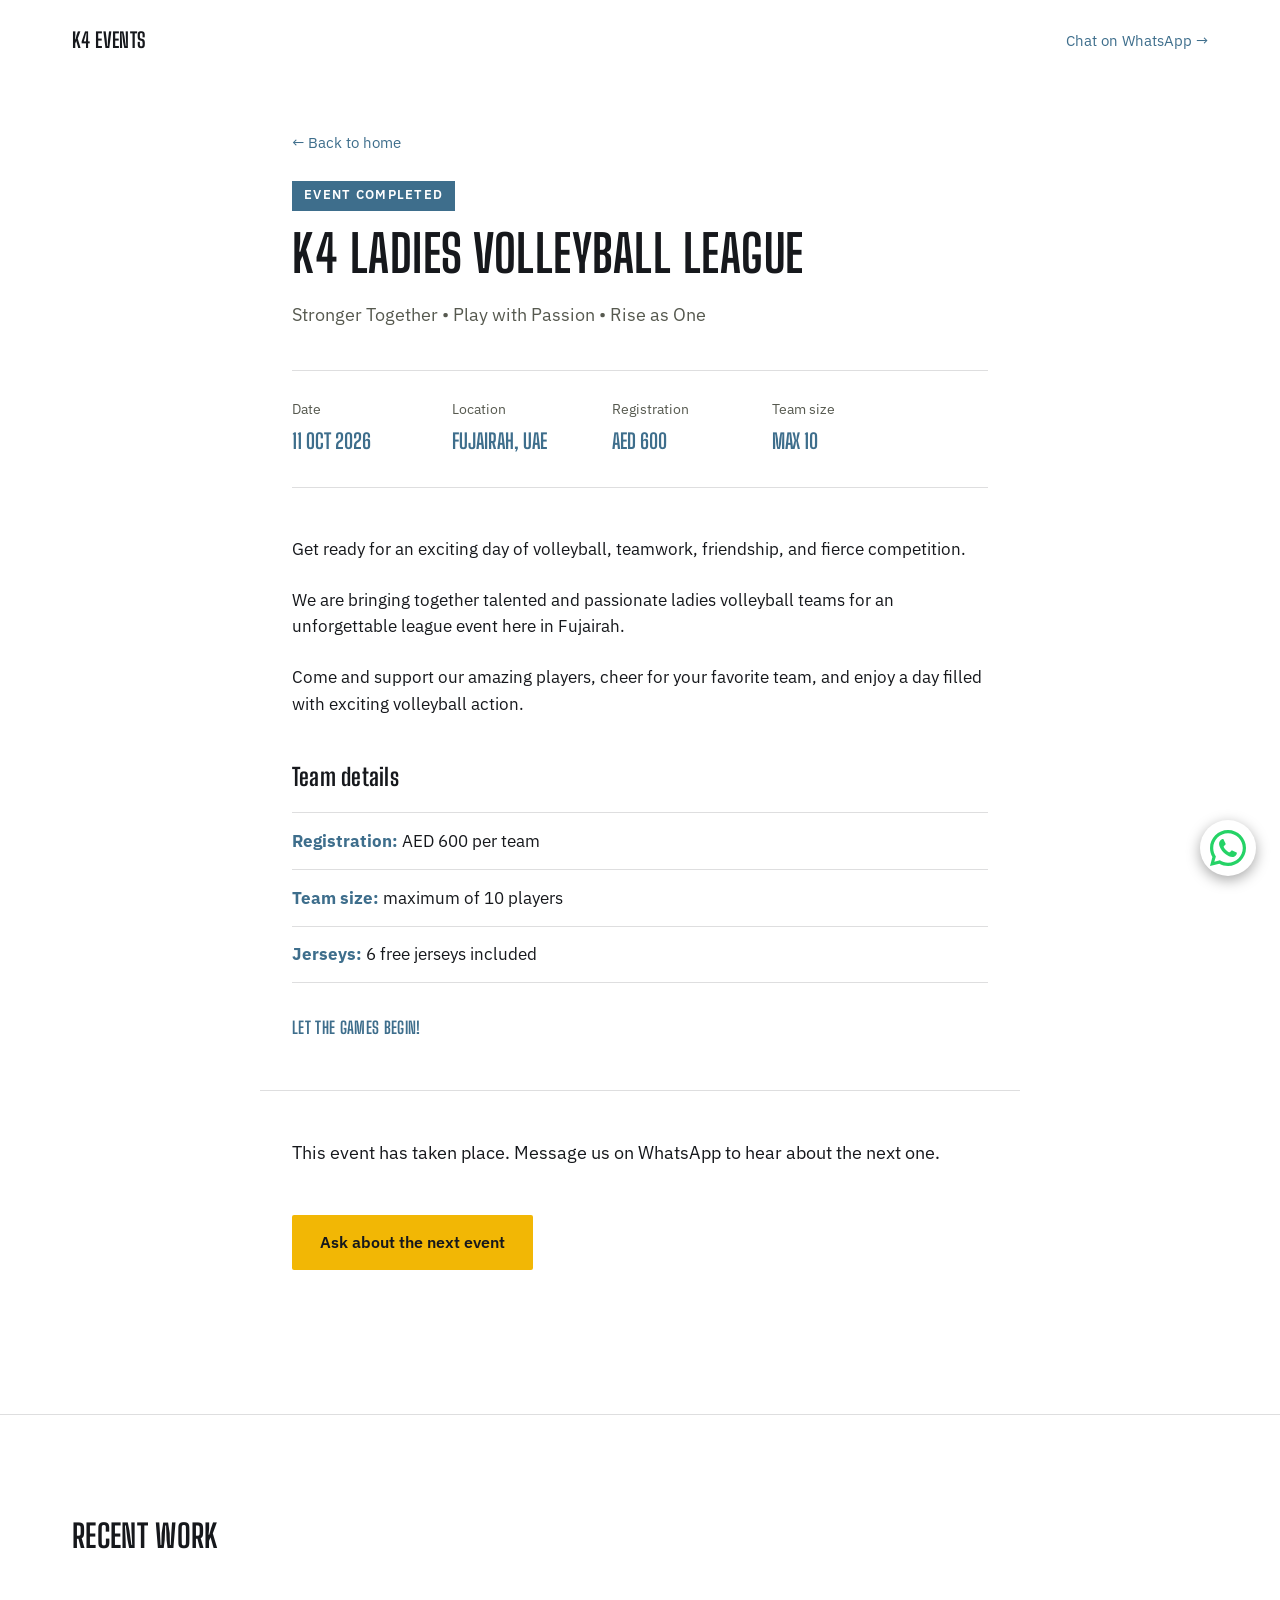
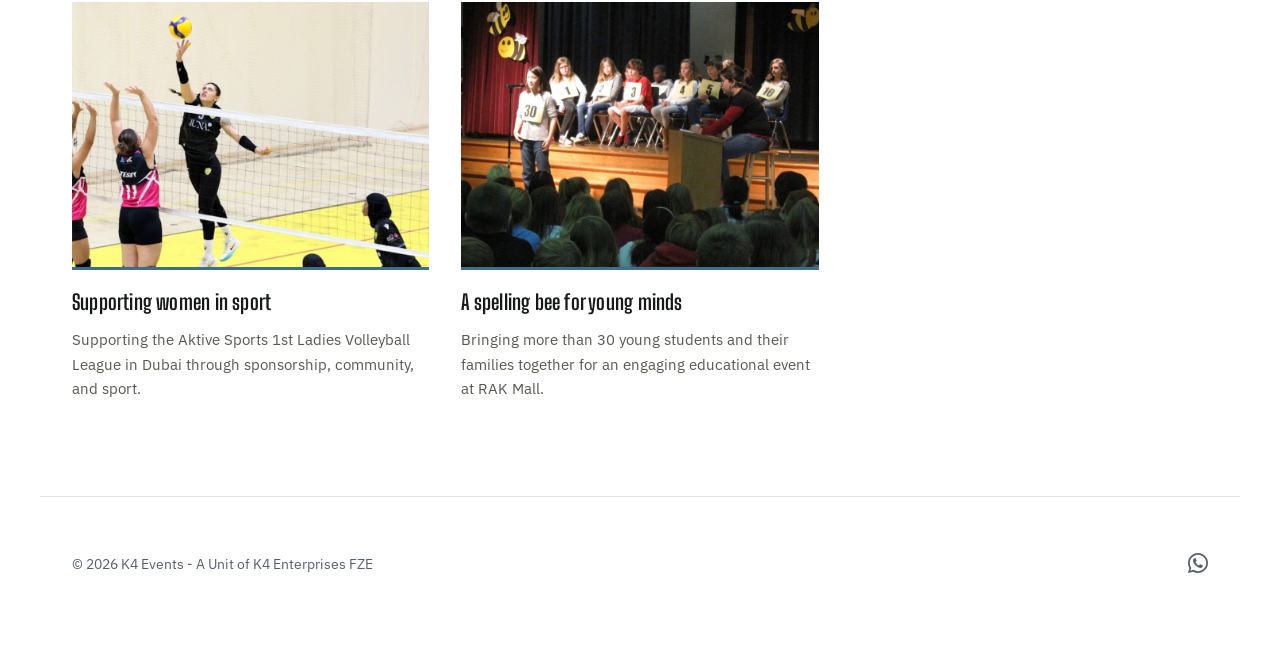
==== upcoming-events/girls-volleyball-oct-11.html @ ef74cffe "Rename girls-volleyball-oct-11 to girls-volleyball-oct-11.html" ====
<!DOCTYPE html>
<html lang="en">
<head>
<meta charset="UTF-8">
<meta name="viewport" content="width=device-width, initial-scale=1.0">
<title>K4 Ladies Volleyball League — Fujairah, 11 October 2026 | K4 Events</title>
<meta name="description" content="K4 Ladies Volleyball League, Fujairah, UAE, 11 October 2026. Stronger Together, Play with Passion, Rise as One.">
<meta property="og:title" content="K4 Ladies Volleyball League — Fujairah, 11 October 2026">
<meta property="og:description" content="A day of volleyball, teamwork, friendship, and fierce competition in Fujairah, UAE.">
<meta property="og:type" content="website">
<link rel="preconnect" href="https://fonts.googleapis.com">
<link rel="preconnect" href="https://fonts.gstatic.com" crossorigin>
<link href="https://fonts.googleapis.com/css2?family=Big+Shoulders+Display:wght@600;700;800&family=IBM+Plex+Sans:wght@400;500;600&display=swap" rel="stylesheet">
<link rel="stylesheet" href="../styles.css">
<script type="application/ld+json">
{
  "@context": "https://schema.org",
  "@type": "SportsEvent",
  "name": "K4 Ladies Volleyball League",
  "startDate": "2026-10-11",
  "eventAttendanceMode": "https://schema.org/OfflineEventAttendanceMode",
  "location": {
    "@type": "Place",
    "name": "Fujairah, UAE",
    "address": { "@type": "PostalAddress", "addressLocality": "Fujairah", "addressCountry": "AE" }
  },
  "organizer": { "@type": "Organization", "name": "K4 Events" },
  "offers": { "@type": "Offer", "price": "600", "priceCurrency": "AED" }
}
</script>
</head>
<body>

<header class="site-header">
  <a class="wordmark" href="../index.html">K4 Events</a>
  <a class="nav-cta" href="https://wa.me/+971569882976" target="_blank" rel="noopener">Chat on WhatsApp &rarr;</a>
</header>

<main class="article-main">
  <article data-event-end="2026-10-12T00:00:00+04:00">

    <div class="article-head">
      <p class="article-back"><a href="../index.html#upcoming">&larr; Back to home</a></p>
      <p class="event-badge" id="event-completed-badge" hidden>Event completed</p>
      <h1>K4 Ladies Volleyball League</h1>
      <p class="article-intro">Stronger Together &bull; Play with Passion &bull; Rise as One</p>

      <dl class="case-meta">
        <div><dt>Date</dt><dd>11 Oct 2026</dd></div>
        <div><dt>Location</dt><dd>Fujairah, UAE</dd></div>
        <div><dt>Registration</dt><dd>AED 600</dd></div>
        <div><dt>Team size</dt><dd>Max 10</dd></div>
      </dl>
    </div>

    <div class="article-body">
      <!-- Save your image as assets/image/k4-ladies-volleyball-league.jpg (any shape; it is shown in full, not cropped). If the file is missing, it is simply left out. -->
      <img class="article-image" src="../assets/image/girls-volleyball-oct-11-banner.jpg" alt="K4 Ladies Volleyball League - Oct 11, 2026"
           onerror="this.remove();" style="margin-top:0">

      <p>Get ready for an exciting day of volleyball, teamwork, friendship, and fierce competition.</p>
      <p>We are bringing together talented and passionate ladies volleyball teams for an unforgettable league event here in Fujairah.</p>
      <p>Come and support our amazing players, cheer for your favorite team, and enjoy a day filled with exciting volleyball action.</p>

      <h2>Team details</h2>
      <ul class="event-facts">
        <li><strong>Registration:</strong> AED 600 per team</li>
        <li><strong>Team size:</strong> maximum of 10 players</li>
        <li><strong>Jerseys:</strong> 6 free jerseys included</li>
      </ul>

      <p class="event-motto">Let the games begin!</p>
    </div>

    <div class="article-cta">
      <div data-cta="open" id="cta-open">
        <p>Want to register a team or have a question? Message us on WhatsApp and we'll help you get started. See you on October 11 in Fujairah!</p>
        <a class="btn" href="https://wa.me/+971569882976?text=Hi%2C%20I%27d%20like%20to%20register%20a%20team%20for%20the%20K4%20Ladies%20Volleyball%20League" target="_blank" rel="noopener">Register on WhatsApp</a>
      </div>
      <div data-cta="done" id="cta-done" hidden>
        <p>This event has taken place. Message us on WhatsApp to hear about the next one.</p>
        <a class="btn" href="https://wa.me/+971569882976?text=Hi%2C%20I%27d%20like%20to%20hear%20about%20your%20next%20event" target="_blank" rel="noopener">Ask about the next event</a>
      </div>
    </div>

  </article>

  <!-- Filled automatically from the "Recent work" cards on the homepage. Stays hidden if they can't be loaded. -->
  <section class="case-studies more-work" id="recent-work" hidden>
    <h2>Recent work</h2>
    <div class="case-grid" id="recent-work-grid"></div>
  </section>
</main>

<footer class="site-footer">
  <p>&copy; 2026 K4 Events - A Unit of K4 Enterprises FZE</p>
  <nav class="footer-links">
    <a href="https://www.facebook.com/k4enterprise" target="_blank" rel="noopener" aria-label="Facebook">
      <span class="footer-icon" style="--icon: url('../assets/icons/facebook.svg')"></span>
    </a>
    <a href="https://wa.me/+971569882976" target="_blank" rel="noopener" aria-label="WhatsApp">
      <span class="footer-icon" style="--icon: url('../assets/icons/whatsapp.svg')"></span>
    </a>
  </nav>
</footer>

<a class="whatsapp-float" href="https://wa.me/+971569882976?text=Hi%2C%20I%27d%20like%20to%20ask%20about%20an%20event" target="_blank" rel="noopener" aria-label="Chat on WhatsApp">
  <img src="../assets/icons/whatsapp.svg" alt="" width="30" height="30">
</a>

<script>
  // 1. After the event date: show "Event completed" and swap the call to action
  (function () {
    var end = new Date(document.querySelector('article').getAttribute('data-event-end'));
    if (new Date() >= end) {
      document.getElementById('event-completed-badge').hidden = false;
      document.getElementById('cta-open').hidden = true;
      document.getElementById('cta-done').hidden = false;
    }
  })();

  // 2. Recent work: reuse the cards from the homepage's #work section
  (function () {
    function fix(u) { return /^(https?:|\/|#|data:)/.test(u) ? u : '../' + u; }

    fetch('../index.html')
      .then(function (r) { if (!r.ok) throw new Error('no homepage'); return r.text(); })
      .then(function (html) {
        var doc = new DOMParser().parseFromString(html, 'text/html');
        var cards = doc.querySelectorAll('#work .case-card');
        if (!cards.length) return;
        var grid = document.getElementById('recent-work-grid');
        cards.forEach(function (card) {
          var a = document.importNode(card, true);
          a.setAttribute('href', fix(card.getAttribute('href')));
          var img = a.querySelector('.case-card__image');
          if (img && img.getAttribute('style')) {
            img.setAttribute('style', img.getAttribute('style').replace(/url\((['"]?)([^'")]+)\1\)/, function (m, q, u) {
              return 'url(' + q + fix(u) + q + ')';
            }));
          }
          grid.appendChild(a);
        });
        document.getElementById('recent-work').hidden = false;
      })
      .catch(function () { /* leave the section hidden */ });
  })();
</script>

</body>
</html>
---- styles.css ----
:root {
  --ink: #16181c;
  --ink-panel: #1e2126;
  --paper: #eae8de;
  --paper-panel: #ddd9cb;
  --text-on-ink: #f4f2ed;
  --text-on-ink-muted: #a8adaf;
  --text-on-paper: #16181c;
  --text-on-paper-muted: #56594f;
  --signal: #f2b705;
  --steel: #3e6e8c;
  --line-on-ink: rgba(244, 242, 237, 0.14);
  --line-on-paper: rgba(22, 24, 28, 0.14);

  --font-display: "Big Shoulders Display", sans-serif;
  --font-body: "IBM Plex Sans", sans-serif;
}

* { box-sizing: border-box; }

dl, dt, dd, ul, ol, figure { margin: 0; padding: 0; }
ul, ol { list-style: none; }

body {
  margin: 0;
  background: var(--ink);
  color: var(--text-on-ink);
  font-family: var(--font-body);
  font-size: 17px;
  line-height: 1.6;
  overflow-x: hidden;
}

h1, h2, h3 {
  font-family: var(--font-display);
  font-weight: 700;
  text-transform: uppercase;
  letter-spacing: 0.01em;
  margin: 0;
}

a { color: inherit; }

img, video { max-width: 100%; }

.sr-only {
  position: absolute;
  width: 1px; height: 1px;
  padding: 0; margin: -1px;
  overflow: hidden;
  clip: rect(0,0,0,0);
  white-space: nowrap;
  border: 0;
}

/* Header */

.site-header {
  display: flex;
  justify-content: space-between;
  align-items: center;
  padding: 1.5rem 2rem;
  max-width: 1200px;
  margin: 0 auto;
  gap: 1rem;
}

.wordmark {
  font-family: var(--font-display);
  font-weight: 700;
  text-transform: uppercase;
  font-size: 1.3rem;
  text-decoration: none;
  letter-spacing: 0.02em;
  white-space: nowrap;
}

.nav-cta {
  text-decoration: none;
  font-size: 0.95rem;
  color: var(--signal);
  border-bottom: 1px solid transparent;
  transition: border-color 0.2s ease;
  white-space: nowrap;
}

.nav-cta:hover { border-bottom-color: var(--signal); }

/* Hero */

.hero {
  max-width: 900px;
  margin: 4vh auto 0;
  padding: 4vh 2rem 0;
}

.hero h1 {
  font-size: clamp(2.4rem, 8vw, 5.5rem);
  line-height: 0.98;
  animation: rise-in 0.7s ease-out both;
}

.hero__sub {
  margin: 1.5rem 0 0;
  max-width: 48ch;
  color: var(--text-on-ink-muted);
  font-size: 1.15rem;
  animation: rise-in 0.7s ease-out 0.12s both;
}

@keyframes rise-in {
  from { opacity: 0; transform: translateY(10px); }
  to { opacity: 1; transform: translateY(0); }
}

.btn {
  display: inline-block;
  margin-top: 2rem;
  padding: 0.9rem 1.75rem;
  background: var(--signal);
  color: var(--ink);
  text-decoration: none;
  font-weight: 600;
  border: none;
  border-radius: 2px;
  cursor: pointer;
  font-size: 1rem;
  font-family: var(--font-body);
  transition: transform 0.15s ease, background 0.2s ease;
}

.btn:hover { background: #ffc933; transform: translateY(-1px); }

.hero-ctas {
  display: flex;
  flex-wrap: wrap;
  gap: 1rem;
  margin-top: 2rem;
}

.hero-ctas .btn { margin-top: 0; }

.btn-secondary {
  display: inline-flex;
  align-items: center;
  padding: 0.9rem 1.75rem;
  background: transparent;
  color: var(--signal);
  text-decoration: none;
  font-weight: 600;
  font-size: 1rem;
  border: 1px solid var(--signal);
  border-radius: 2px;
  transition: background 0.2s ease, color 0.2s ease;
}

.btn-secondary:hover {
  background: var(--signal);
  color: var(--ink);
}

.stat-strip {
  display: flex;
  flex-wrap: wrap;
  gap: 2.5rem 3rem;
  margin: 4rem 0 0;
  padding: 2rem 0;
  border-top: 1px solid var(--line-on-ink);
  border-bottom: 1px solid var(--line-on-ink);
}

.stat { min-width: 100px; }

.stat dt {
  font-family: var(--font-display);
  font-weight: 800;
  font-size: 2.5rem;
  color: var(--signal);
  line-height: 1;
}

.stat dd {
  margin: 0.4rem 0 0;
  font-size: 0.9rem;
  color: var(--text-on-ink-muted);
}

/* Services */

.services {
  max-width: 1200px;
  margin: 0 auto;
  padding: 6rem 2rem;
}

.services h2, .case-studies h2, .contact h2, .trust h2 {
  font-size: 2rem;
  margin-bottom: 2.5rem;
}

.services-grid {
  display: grid;
  grid-template-columns: repeat(3, 1fr);
  border-top: 2px solid var(--signal);
}

.service {
  padding: 2rem;
  border-right: 1px solid var(--line-on-ink);
}

.service:first-child { padding-left: 0; }
.service:last-child { border-right: none; padding-right: 0; }

.service h3 {
  font-size: 1.4rem;
  margin-bottom: 0.75rem;
}

.service p {
  margin: 0;
  color: var(--text-on-ink-muted);
}

/* Trust / values section */

.trust {
  background: var(--ink-panel);
  padding: 6rem 0;
}

.trust-inner {
  max-width: 800px;
  margin: 0 auto;
  padding: 0 2rem;
}

.trust-intro {
  margin: 0;
  max-width: 56ch;
  color: var(--text-on-ink-muted);
  font-size: 1.1rem;
}

.trust-grid {
  display: grid;
  grid-template-columns: 1.2fr 1fr;
  gap: 3rem;
  align-items: stretch;
  margin-top: 3rem;
}

/* Accordion */

.accordion {
  border-top: 1px solid var(--line-on-ink);
}

.accordion-item {
  border-bottom: 1px solid var(--line-on-ink);
}

.accordion-trigger {
  width: 100%;
  display: flex;
  justify-content: space-between;
  align-items: center;
  gap: 1.5rem;
  background: none;
  border: none;
  padding: 1.5rem 0;
  color: var(--text-on-ink);
  font-family: var(--font-body);
  font-size: 1.1rem;
  font-weight: 500;
  text-align: left;
  cursor: pointer;
}

.accordion-item.is-open .accordion-trigger { color: var(--signal); }

.accordion-icon {
  position: relative;
  flex: none;
  width: 16px;
  height: 16px;
}

.accordion-icon::before,
.accordion-icon::after {
  content: "";
  position: absolute;
  top: 50%;
  left: 50%;
  background: currentColor;
  transform: translate(-50%, -50%);
  transition: transform 0.25s ease;
}

.accordion-icon::before { width: 16px; height: 2px; }
.accordion-icon::after { width: 2px; height: 16px; }

.accordion-item.is-open .accordion-icon::after { transform: translate(-50%, -50%) rotate(90deg) scaleX(0); }

.accordion-panel {
  display: grid;
  grid-template-rows: 0fr;
  transition: grid-template-rows 0.3s ease;
}

.accordion-panel-inner {
  overflow: hidden;
  min-height: 0;
}

.accordion-item.is-open .accordion-panel {
  grid-template-rows: 1fr;
}

.accordion-panel p {
  margin: 0 0 1.5rem;
  color: var(--text-on-ink-muted);
  max-width: 46ch;
}

@media (prefers-reduced-motion: reduce) {
  .accordion-panel, .accordion-icon::before, .accordion-icon::after {
    transition: none;
  }
}

/* About image */

.trust-image {
  border-bottom: 3px solid var(--signal);
}

.trust-image img {
  width: 100%;
  height: 100%;
  object-fit: cover;
  display: block;
}

/* Case studies (light section) */

.case-studies {
  background: var(--paper);
  color: var(--text-on-paper);
  padding: 6rem 0;
}

.case-studies h2, .case-grid { max-width: 1200px; margin-left: auto; margin-right: auto; padding-left: 2rem; padding-right: 2rem; }

.case-grid {
  display: grid;
  grid-template-columns: repeat(3, 1fr);
  gap: 2rem;
}

.case-card {
  text-decoration: none;
  color: var(--text-on-paper);
  display: block;
}

.case-card__image {
  position: relative;
  width: 100%;
  aspect-ratio: 4 / 3;
  background-size: cover;
  background-position: center;
  background-color: var(--paper-panel);
  border-bottom: 3px solid var(--steel);
  margin-bottom: 1rem;
}

.play-badge {
  position: absolute;
  bottom: 0.7rem;
  right: 0.7rem;
  width: 32px;
  height: 32px;
  border-radius: 50%;
  background: rgba(22, 24, 28, 0.8);
  color: var(--text-on-ink);
  display: flex;
  align-items: center;
  justify-content: center;
  font-size: 0.75rem;
}

.case-card h3 {
  font-size: 1.3rem;
  margin-bottom: 0.5rem;
  text-transform: none;
}

.case-card p {
  margin: 0;
  color: var(--text-on-paper-muted);
  font-size: 0.95rem;
}

/* Contact */

.contact {
  max-width: 900px;
  margin: 0 auto;
  padding: 6rem 2rem;
}

.contact__sub {
  margin: -1.5rem 0 2.5rem;
  color: var(--text-on-ink-muted);
}

.contact-form {
  display: grid;
  grid-template-columns: 1fr 1fr;
  gap: 1.5rem;
}

.field { display: flex; flex-direction: column; }
.field--full { grid-column: 1 / -1; }

.field label {
  font-size: 0.9rem;
  margin-bottom: 0.5rem;
  color: var(--text-on-ink-muted);
}

.field input,
.field select,
.field textarea {
  background: var(--ink-panel);
  border: 1px solid var(--line-on-ink);
  color: var(--text-on-ink);
  padding: 0.75rem 0.9rem;
  font-family: var(--font-body);
  font-size: 1rem;
  border-radius: 2px;
  width: 100%;
}

.field input:focus,
.field select:focus,
.field textarea:focus {
  outline: 2px solid var(--signal);
  outline-offset: 1px;
}

.contact-form .btn {
  grid-column: 1 / -1;
  justify-self: start;
}

.form-status {
  margin-top: 1.5rem;
  color: var(--signal);
  font-size: 1rem;
}

/* Footer */

.site-footer {
  max-width: 1200px;
  margin: 0 auto;
  padding: 2.5rem 2rem 3.5rem;
  border-top: 1px solid var(--line-on-ink);
  display: flex;
  justify-content: space-between;
  align-items: center;
  flex-wrap: wrap;
  gap: 1rem;
  color: var(--text-on-ink-muted);
  font-size: 0.9rem;
}

.footer-links { display: flex; gap: 1.25rem; align-items: center; }

.footer-links a {
  color: var(--text-on-ink-muted);
  display: inline-flex;
  align-items: center;
  transition: color 0.2s ease;
}

.footer-links a:hover { color: var(--signal); }

.footer-icon {
  display: inline-block;
  width: 20px;
  height: 20px;
  background-color: currentColor;
  -webkit-mask-image: var(--icon);
  mask-image: var(--icon);
  -webkit-mask-size: contain;
  mask-size: contain;
  -webkit-mask-repeat: no-repeat;
  mask-repeat: no-repeat;
  -webkit-mask-position: center;
  mask-position: center;
}

/* Sticky WhatsApp button */

.whatsapp-float {
  background: #fff;
  position: fixed;
  right: 1.5rem;
  bottom: 1.5rem;
  width: 56px;
  height: 56px;
  border-radius: 50%;
  display: flex;
  align-items: center;
  justify-content: center;
  box-shadow: 0 4px 14px rgba(0, 0, 0, 0.35);
  z-index: 1000;
  transition: transform 0.2s ease, box-shadow 0.2s ease;
  overflow: hidden;
}

.whatsapp-float:hover {
  transform: translateY(-2px);
  box-shadow: 0 6px 18px rgba(0, 0, 0, 0.4);
}

.whatsapp-float img {
  display: block;
  width: 65%;
  height: 65%;
}

.whatsapp-float .footer-icon {
  width: 28px;
  height: 28px;
  background-color: #fff;
}

.article-video {
  width: 100%;
  margin: 2rem 0;
  background: var(--ink);
  overflow: hidden;
}

.article-video video {
  width: 100%;
  height: auto;
  display: block;
}

.article-video--reel {
  max-width: 420px;
  margin: 2rem auto;
}

@media (max-width: 600px) {
  .whatsapp-float {
    right: 1rem;
    bottom: 1rem;
    width: 50px;
    height: 50px;
  }
  .whatsapp-float .footer-icon {
    width: 25px;
    height: 25px;
  }
}

/* Case study article */

main:has(article),
main.article-main {
  background: var(--paper);
  color: var(--text-on-paper);
}

.article-banner {
  width: 100%;
  aspect-ratio: 21 / 9;
  background-size: cover;
  background-position: center;
  background-color: var(--paper-panel);
  display: block;
  overflow: hidden;
}

.article-banner video {
  width: 100%;
  height: 100%;
  object-fit: cover;
  display: block;
}

.article-head {
  max-width: 760px;
  margin: 0 auto;
  padding: 3rem 2rem 0;
}

.article-back {
  margin: 0 0 1.5rem;
}

.article-back a {
  text-decoration: none;
  color: var(--steel);
  font-size: 0.95rem;
}

.article-back a:hover { text-decoration: underline; }

.article-head h1 {
  font-size: clamp(2rem, 5vw, 3.2rem);
  line-height: 1.05;
}

.article-intro {
  margin: 1.25rem 0 0;
  font-size: 1.15rem;
  color: var(--text-on-paper-muted);
  max-width: 46ch;
}

.case-meta {
  display: flex;
  flex-wrap: wrap;
  gap: 1.75rem 2.5rem;
  margin: 2.5rem 0 0;
  padding: 1.75rem 0;
  border-top: 1px solid var(--line-on-paper);
  border-bottom: 1px solid var(--line-on-paper);
}

.case-meta > div { min-width: 120px; }

.case-meta dt {
  font-size: 0.85rem;
  color: var(--text-on-paper-muted);
  margin: 0 0 0.3rem;
}

.case-meta dd {
  font-family: var(--font-display);
  font-weight: 700;
  font-size: 1.3rem;
  color: var(--steel);
  text-transform: uppercase;
}

.article-body {
  max-width: 760px;
  margin: 0 auto;
  padding: 3rem 2rem 0;
}

.article-body p {
  margin: 0 0 1.5rem;
  font-size: 1.05rem;
}

.article-body h2 {
  font-size: 1.5rem;
  margin: 2.5rem 0 1rem;
  text-transform: none;
}

.article-image {
  width: 100%;
  height: auto;
  display: block;
  margin: 2rem 0;
  border-bottom: 3px solid var(--steel);
}

.article-cta {
  max-width: 760px;
  margin: 3rem auto 0;
  padding: 3rem 2rem 6rem;
  border-top: 1px solid var(--line-on-paper);
}

.article-cta p {
  margin: 0 0 1rem;
  font-size: 1.1rem;
}

/* Responsive */

@media (max-width: 860px) {
  .services-grid, .case-grid { grid-template-columns: 1fr; }
  .service {
    border-right: none;
    border-bottom: 1px solid var(--line-on-ink);
    padding: 1.75rem 0;
  }
  .service:first-child { padding-left: 0; }
  .service:last-child { border-bottom: none; padding-bottom: 0; }
  .contact-form { grid-template-columns: 1fr; }
  .trust-grid { grid-template-columns: 1fr; }
  .trust-image { order: -1; aspect-ratio: 4 / 3; }
  .trust-image img { height: 100%; }
}

@media (max-width: 600px) {
  .site-header { padding: 1.25rem 1.25rem; }
  .wordmark { font-size: 1.1rem; }
  .hero, .services, .contact, .trust-inner { padding-left: 1.25rem; padding-right: 1.25rem; }
  .article-head, .article-body, .article-cta { padding-left: 1.25rem; padding-right: 1.25rem; }
  .case-studies h2, .case-grid { padding-left: 1.25rem; padding-right: 1.25rem; }
  .site-footer { padding-left: 1.25rem; padding-right: 1.25rem; justify-content: center; text-align: center; }
  .stat-strip { gap: 1.5rem 2rem; }
  .article-banner { aspect-ratio: 4 / 3; }
}

@media (prefers-reduced-motion: reduce) {
  .hero h1, .hero__sub { animation: none; }
}

/* ===== Light theme override: white + steel (delete this block to revert) ===== */
:root {
  --ink: #ffffff;
  --ink-panel: #eef2f5;
  --paper: #ffffff;
  --paper-panel: #e8eef2;

  --text-on-ink: #16181c;
  --text-on-ink-muted: #55606a;

  --line-on-ink: rgba(22, 24, 28, 0.12);
}

/* Primary buttons stay yellow; --ink is now white, so pin the text color */
.btn { color: #16181c; }

/* Secondary button: steel instead of yellow */
.btn-secondary { color: var(--steel); border-color: var(--steel); }
.btn-secondary:hover { background: var(--steel); color: #ffffff; }

/* Everything else that was yellow becomes steel */
.nav-cta { color: var(--steel); }
.nav-cta:hover { border-bottom-color: var(--steel); }
.stat dt { color: var(--steel); }
.services-grid { border-top-color: var(--steel); }
.trust-image { border-bottom-color: var(--steel); }
.accordion-item.is-open .accordion-trigger { color: var(--steel); }
.form-status { color: var(--steel); }
.footer-links a:hover { color: var(--steel); }

/* Focus rings need contrast on white */
.field input:focus,
.field select:focus,
.field textarea:focus,
a:focus-visible,
.btn:focus-visible { outline-color: var(--steel); }

/* Play badge relied on light text over a dark circle */
.play-badge { color: #f4f2ed; }

/* Video letterbox stays dark */
.article-video { background: #16181c; }


/* ===== Upcoming event: homepage section + event page (append to the END of styles.css) ===== */

.upcoming {
  max-width: 1200px;
  margin: 0 auto;
  padding: 4rem 2rem 0;
}

.upcoming[hidden] { display: none; }

.upcoming-label {
  display: flex;
  align-items: center;
  gap: 0.75rem;
  margin: 0 0 1.25rem;
  font-size: 0.85rem;
  font-weight: 600;
  letter-spacing: 0.12em;
  text-transform: uppercase;
  color: var(--steel);
}

.upcoming-label::before {
  content: "";
  width: 28px;
  height: 2px;
  background: var(--steel);
}

.event-card {
  display: grid;
  grid-template-columns: auto 1fr minmax(0, 380px);
  gap: 2.5rem;
  align-items: center;
  padding: 2.5rem;
  background: var(--ink-panel);
  border-top: 3px solid var(--steel);
}

.event-card.no-image { grid-template-columns: auto 1fr; }

.event-card__date {
  min-width: 96px;
  padding-right: 2.5rem;
  border-right: 1px solid var(--line-on-ink);
  text-align: center;
  font-family: var(--font-display);
  text-transform: uppercase;
  line-height: 1;
}

.event-card__day {
  display: block;
  font-size: 4.5rem;
  font-weight: 800;
  color: var(--steel);
}

.event-card__month {
  display: block;
  margin-top: 0.4rem;
  font-size: 1.4rem;
  font-weight: 700;
  letter-spacing: 0.06em;
}

.event-card__year {
  display: block;
  margin-top: 0.2rem;
  font-size: 1rem;
  font-weight: 600;
  color: var(--text-on-ink-muted);
}

.event-card h2 {
  margin: 0 0 0.75rem;
  font-size: clamp(2rem, 4vw, 2.8rem);
  line-height: 1;
}

.event-card__place {
  margin: 0;
  font-size: 1.05rem;
  font-weight: 500;
}

.event-card__tag {
  margin: 0.5rem 0 0;
  color: var(--text-on-ink-muted);
}

.event-card__image {
  align-self: center;
  aspect-ratio: 4 / 3;
  border-bottom: 3px solid var(--steel);
  overflow: hidden;
}

.event-card__image img {
  display: block;
  width: 100%;
  height: 100%;
  object-fit: cover;
  object-position: center top;
}

.event-badge {
  display: inline-block;
  margin: 0 0 1rem;
  padding: 0.3rem 0.75rem;
  background: var(--steel);
  color: #ffffff;
  font-size: 0.8rem;
  font-weight: 600;
  letter-spacing: 0.1em;
  text-transform: uppercase;
}

.event-badge[hidden],
.hero-ctas [hidden] { display: none; }

.event-card .event-badge { margin: 0 0 0.75rem; }

/* Event details page */

.event-facts {
  margin: 0 0 2rem;
  border-top: 1px solid var(--line-on-paper);
}

.event-facts li {
  padding: 0.9rem 0;
  border-bottom: 1px solid var(--line-on-paper);
  font-size: 1.05rem;
}

.event-facts strong { color: var(--steel); }

.event-motto {
  margin: 2.5rem 0 0;
  font-family: var(--font-display);
  font-weight: 700;
  font-size: 1.5rem;
  text-transform: uppercase;
  letter-spacing: 0.02em;
  color: var(--steel);
}

[data-cta][hidden] { display: none; }

.more-work { border-top: 1px solid var(--line-on-paper); margin-top: 3rem; }

@media (max-width: 860px) {
  .event-card,
  .event-card.no-image {
    grid-template-columns: 1fr;
    gap: 1.5rem;
    padding: 1.75rem;
  }
  .event-card__image { order: -1; }
  .event-card__date {
    display: flex;
    align-items: baseline;
    gap: 0.6rem;
    padding: 0 0 1rem;
    border-right: none;
    border-bottom: 1px solid var(--line-on-ink);
    text-align: left;
  }
  .event-card__day { font-size: 3rem; }
  .event-card__month { margin-top: 0; font-size: 1.3rem; }
  .event-card__year { margin-top: 0; }
}

@media (max-width: 600px) {
  .upcoming { padding-left: 1.25rem; padding-right: 1.25rem; }
}
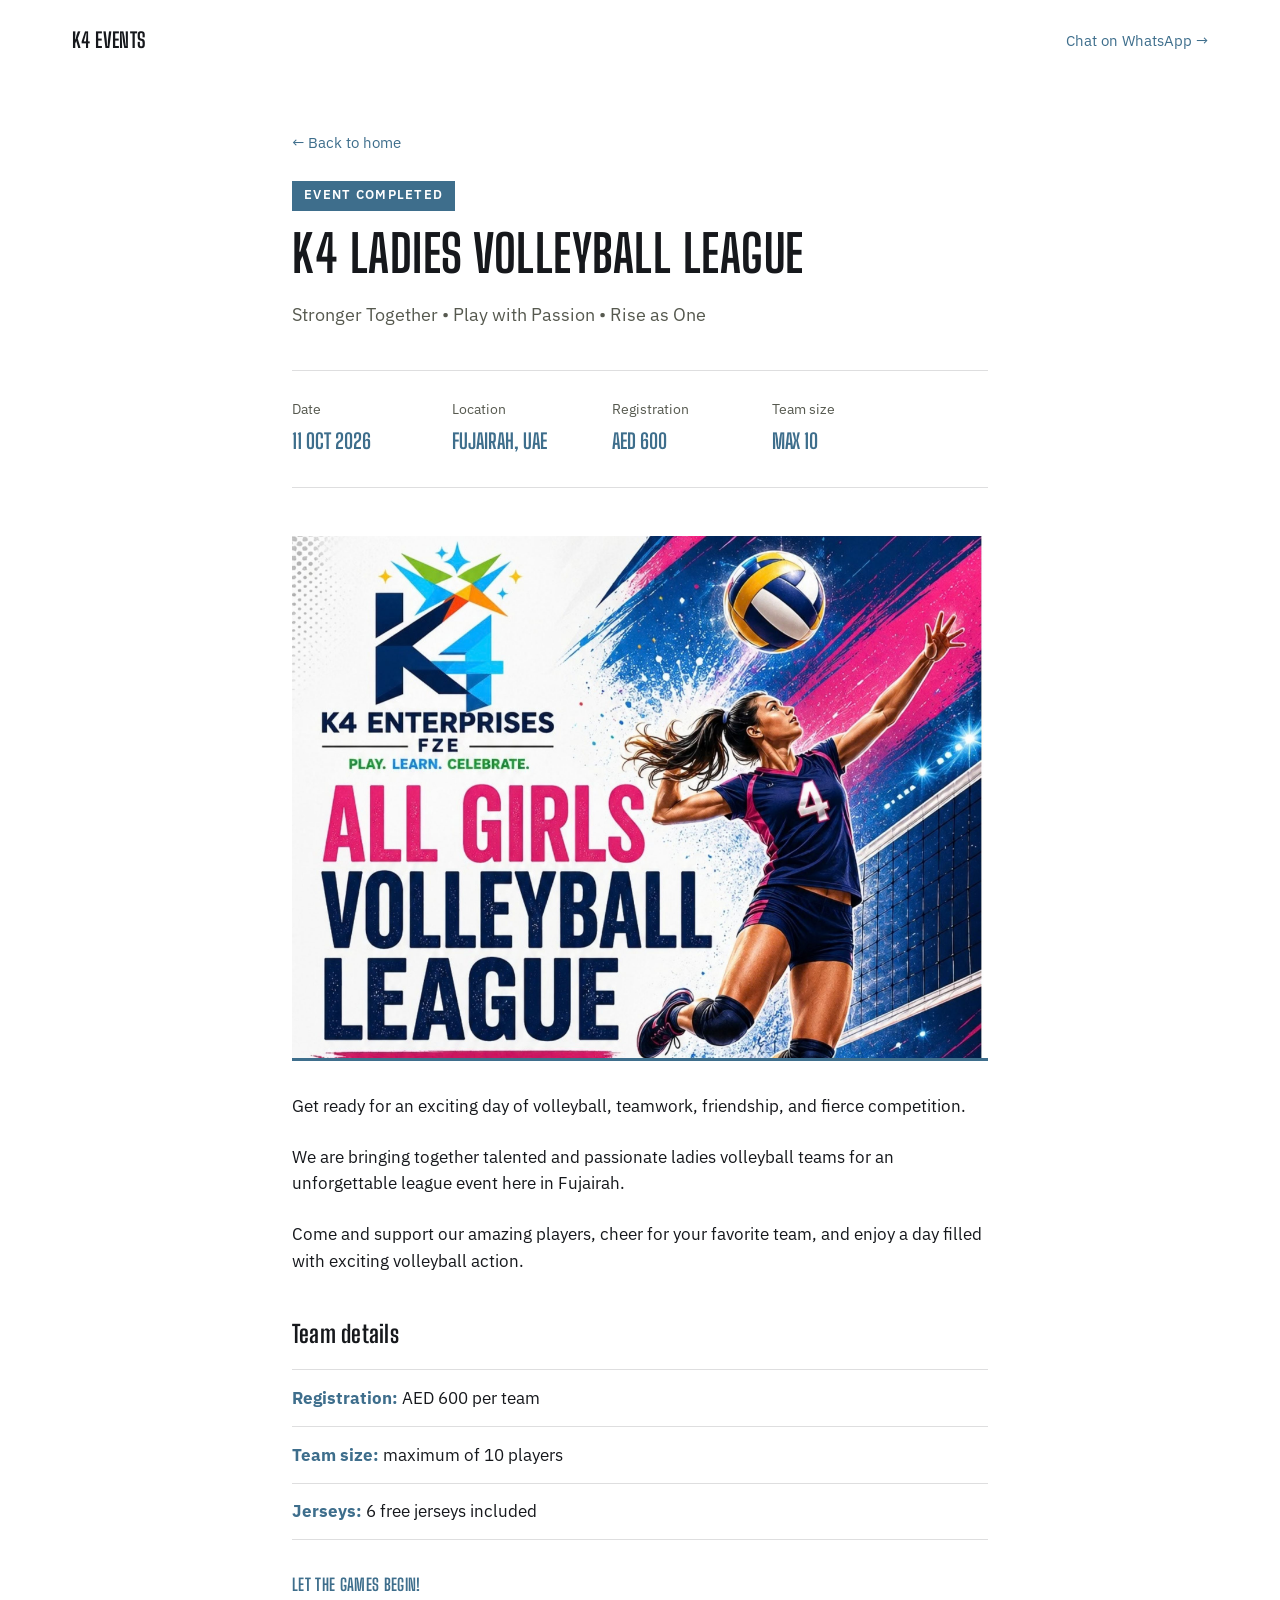
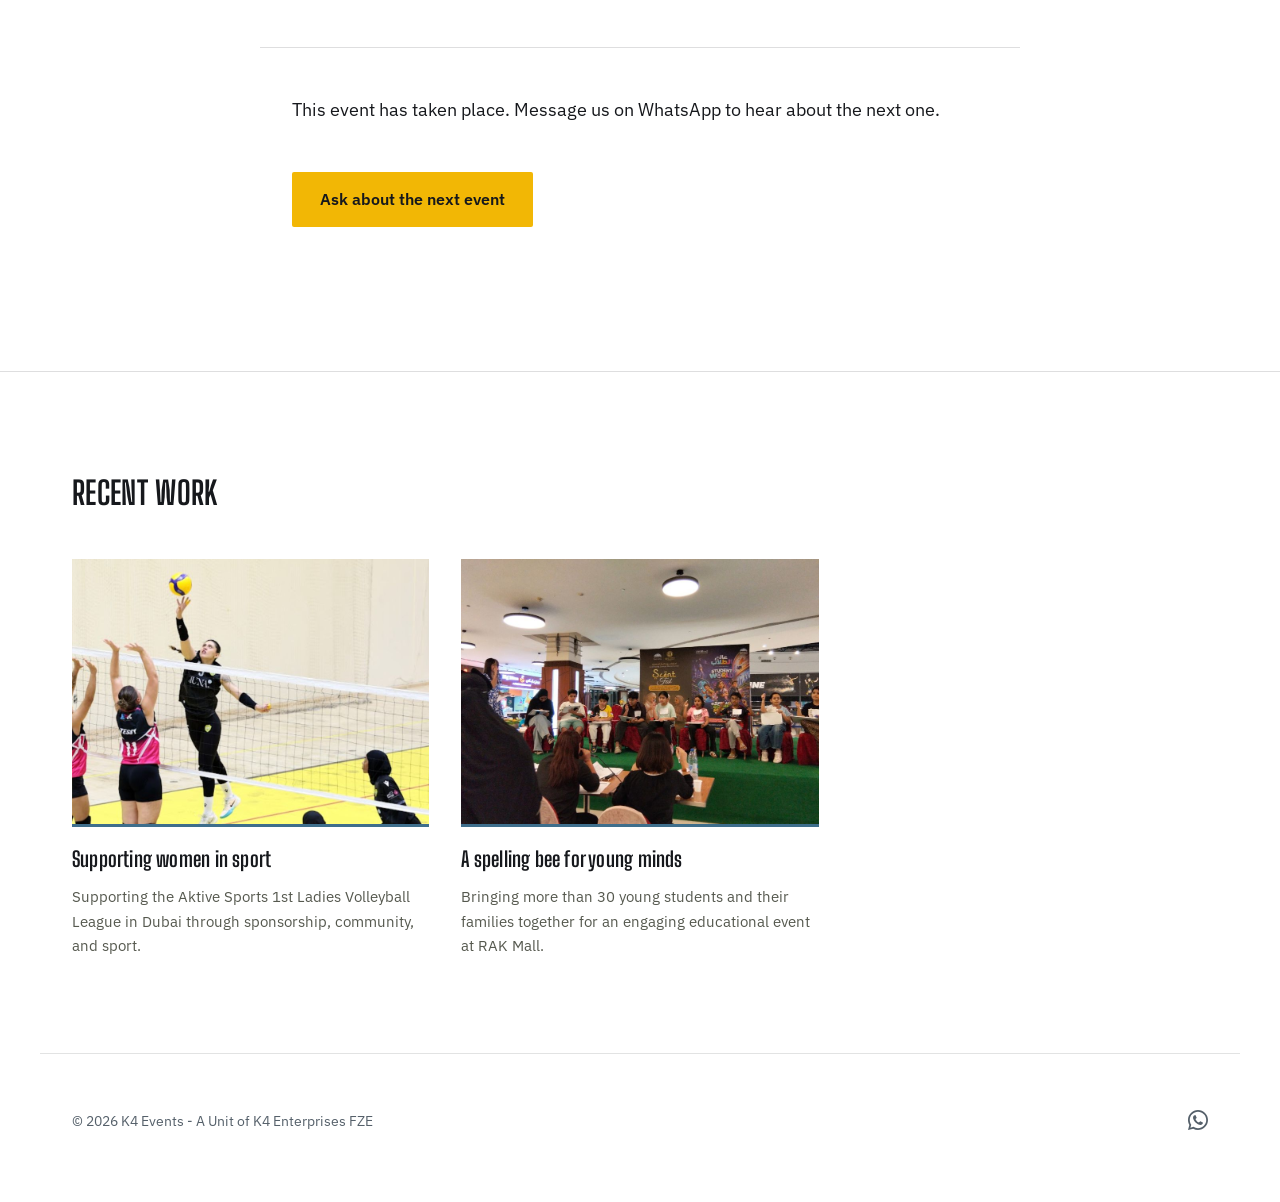
==== commit 3dc3ea00: "Update girls-volleyball-oct-11.html - remove whatsapp from footer" ====
--- a/upcoming-events/girls-volleyball-oct-11.html
+++ b/upcoming-events/girls-volleyball-oct-11.html
@@ -104,9 +104,9 @@
   </nav>
 </footer>
 
-<a class="whatsapp-float" href="https://wa.me/+971569882976?text=Hi%2C%20I%27d%20like%20to%20ask%20about%20an%20event" target="_blank" rel="noopener" aria-label="Chat on WhatsApp">
+<!--<a class="whatsapp-float" href="https://wa.me/+971569882976?text=Hi%2C%20I%27d%20like%20to%20ask%20about%20an%20event" target="_blank" rel="noopener" aria-label="Chat on WhatsApp">
   <img src="../assets/icons/whatsapp.svg" alt="" width="30" height="30">
-</a>
+</a>-->
 
 <script>
   // 1. After the event date: show "Event completed" and swap the call to action
